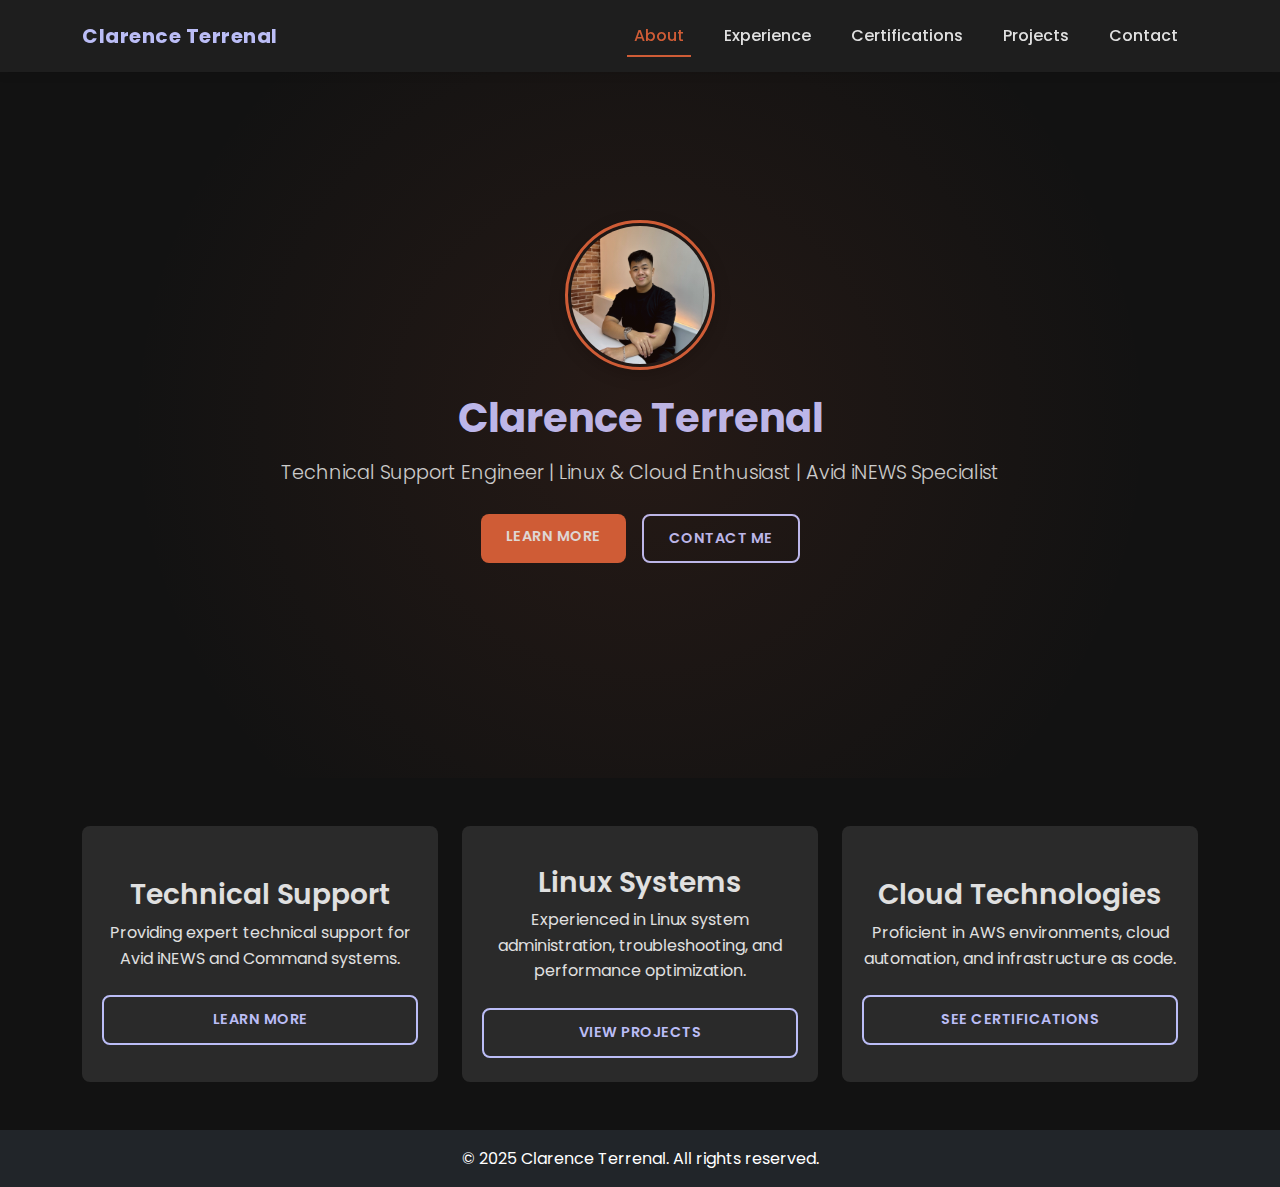
==== index.html @ 5b710141 "Update index.html" ====
<!DOCTYPE html>
<html lang="en">
<head>
    <meta charset="UTF-8">
    <meta name="viewport" content="width=device-width, initial-scale=1.0">
    <meta name="description" content="Clarence Terrenal - Technical Support Engineer specializing in Linux, Cloud technologies, and Avid iNEWS systems. Explore my projects, experience, and certifications.">
    <title>Clarence Terrenal - Portfolio</title>

    <link rel="preconnect" href="https://fonts.googleapis.com">
    <link rel="preconnect" href="https://fonts.gstatic.com" crossorigin>
    <link href="https://fonts.googleapis.com/css2?family=Poppins:wght@300;400;500;700&display=swap" rel="stylesheet">

    <link rel="stylesheet" href="https://cdn.jsdelivr.net/npm/bootstrap@5.3.0/dist/css/bootstrap.min.css">
    <link rel="stylesheet" href="assets/css/styles.css">
    <link rel="icon" href="assets/images/favicon.ico" type="image/x-icon">

    <script type="application/ld+json">
    {
      "@context": "https://schema.org",
      "@type": "Person",
      "name": "Clarence Terrenal",
      "url": "https://www.clarenceterrenal.com",
      "jobTitle": "Technical Support Engineer",
      "sameAs": [
        "https://github.com/cgterrenal",
        "https://linkedin.com/in/clarence-terrenal"
      ]
    }
    </script>
</head>
<body>
    <nav class="navbar navbar-expand-lg navbar-dark sticky-top" style="background-color: var(--secondary-bg);">
        <div class="container">
            <a class="navbar-brand" href="index.html">
                <span class="brand-name">Clarence Terrenal</span>
            </a>
            <button class="navbar-toggler" type="button" data-bs-toggle="collapse" data-bs-target="#navbarNav">
                <span class="navbar-toggler-icon"></span>
            </button>
            <div class="collapse navbar-collapse" id="navbarNav">
                <ul class="navbar-nav ms-auto">
                    <li class="nav-item"><a class="nav-link active" href="about.html">About</a></li>
                    <li class="nav-item"><a class="nav-link" href="experience.html">Experience</a></li>
                    <li class="nav-item"><a class="nav-link" href="certifications.html">Certifications</a></li>
                    <li class="nav-item"><a class="nav-link" href="projects.html">Projects</a></li>
                    <li class="nav-item"><a class="nav-link" href="contact.html">Contact</a></li>
                </ul>
            </div>
        </div>
    </nav>

    <!-- Hero Section -->
    <header class="hero text-center text-white position-relative">
        <div class="container py-5">
            <div class="row justify-content-center">
                <div class="col-md-8">
                    <img src="assets/images/profile.jpg" class="rounded-circle profile-img" alt="Clarence Terrenal - Profile Picture">
                    <h1 class="mt-4 display-4 fw-bold">Clarence Terrenal</h1>
                    <p class="lead mb-4">Technical Support Engineer | Linux & Cloud Enthusiast | Avid iNEWS Specialist</p>
                    <div class="d-flex justify-content-center gap-3">
                        <a href="about.html" class="btn btn-cta">Learn More</a>
                        <a href="contact.html" class="btn btn-outline-light">Contact Me</a>
                    </div>
                    <div class="mt-5 social-icons">
                        <a href="https://www.linkedin.com/in/cgterrenal/" target="_blank" class="me-3 text-white" aria-label="LinkedIn">
                            <i class="bi bi-linkedin"></i>
                        </a>
                    </div>
                </div>
            </div>
        </div>
        <div class="hero-overlay"></div>
    </header>

    <section class="container my-5">
        <div class="row g-4">
            <div class="col-md-4">
                <div class="card h-100 bg-dark text-white border-0">
                    <div class="card-body text-center py-4">
                        <div class="icon-wrapper mb-3">
                            <i class="bi bi-code-square" style="font-size: 40px; color: var(--cta-color);"></i>
                        </div>
                        <h3>Technical Support</h3>
                        <p>Providing expert technical support for Avid iNEWS and Command systems.</p>
                        <a href="experience.html" class="btn btn-outline-light mt-2">Learn More</a>
                    </div>
                </div>
            </div>
            <div class="col-md-4">
                <div class="card h-100 bg-dark text-white border-0">
                    <div class="card-body text-center py-4">
                        <div class="icon-wrapper mb-3">
                            <i class="bi bi-hdd-network" style="font-size: 40px; color: var(--cta-color);"></i>
                        </div>
                        <h3>Linux Systems</h3>
                        <p>Experienced in Linux system administration, troubleshooting, and performance optimization.</p>
                        <a href="projects.html" class="btn btn-outline-light mt-2">View Projects</a>
                    </div>
                </div>
            </div>
            <div class="col-md-4">
                <div class="card h-100 bg-dark text-white border-0">
                    <div class="card-body text-center py-4">
                        <div class="icon-wrapper mb-3">
                            <i class="bi bi-cloud" style="font-size: 40px; color: var(--cta-color);"></i>
                        </div>
                        <h3>Cloud Technologies</h3>
                        <p>Proficient in AWS environments, cloud automation, and infrastructure as code.</p>
                        <a href="certifications.html" class="btn btn-outline-light mt-2">See Certifications</a>
                    </div>
                </div>
            </div>
        </div>
    </section>

    <footer class="text-center py-3 bg-dark text-white">
        <p class="mb-0">© 2025 Clarence Terrenal. All rights reserved.</p>
    </footer>

    <script src="https://cdn.jsdelivr.net/npm/bootstrap@5.3.0/dist/js/bootstrap.bundle.min.js"></script>
</body>
</html>
---- assets/css/styles.css ----
/* 🎨 Global Colors */
:root {
    --primary-bg: #121212;     /* Dark Background */
    --secondary-bg: #1e1e1e;   /* Slightly lighter for contrast */
    --accent-color: #bbbdf6;   /* Lavender Blue */
    --cta-color: #cf5c36;      /* Burnt Orange */
    --text-color: #e0e0e0;     /* Soft White */
    --card-bg: #2a2a2a;        /* Card background */
    --border-radius: 8px;      /* Unified border radius */
    --transition: all 0.3s ease-in-out; /* Unified transition */
}

/* 🎨 General Styles */
body {
    background-color: var(--primary-bg);
    color: var(--text-color);
    font-family: 'Poppins', sans-serif;
    margin: 0;
    padding: 0;
    line-height: 1.6;
}

html {
    scroll-behavior: smooth;
    scroll-padding-top: 76px; /* Account for sticky nav */
}

/* 🎨 Typography */
h1, h2, h3, h4, h5, h6 {
    font-weight: 600;
}

.lead {
    font-weight: 300;
    font-size: 1.1rem;
    line-height: 1.7;
}

strong {
    color: var(--accent-color);
    font-weight: 600;
}

.section-title {
    color: var(--accent-color);
    position: relative;
    padding-bottom: 15px;
    margin-bottom: 25px;
}

.section-title::after {
    content: '';
    position: absolute;
    bottom: 0;
    left: 50%;
    transform: translateX(-50%);
    width: 80px;
    height: 3px;
    background-color: var(--cta-color);
}

/* Make section titles left-aligned in non-centered sections */
div:not(.text-center) > .section-title::after {
    left: 0;
    transform: none;
}

/* 🎨 Navbar */
.navbar {
    padding: 15px 0;
    transition: var(--transition);
    box-shadow: 0 2px 10px rgba(0, 0, 0, 0.1);
}

.navbar-brand {
    font-weight: bold;
}

.brand-name {
    color: var(--accent-color);
    font-weight: 700;
    letter-spacing: 0.5px;
}

.nav-link {
    color: var(--text-color) !important;
    font-weight: 500;
    position: relative;
    padding: 8px 15px !important;
    margin: 0 5px;
    transition: var(--transition);
}

.nav-link::after {
    content: '';
    position: absolute;
    bottom: 0;
    left: 50%;
    width: 0;
    height: 2px;
    background-color: var(--cta-color);
    transition: var(--transition);
    transform: translateX(-50%);
}

.nav-link:hover::after, 
.nav-link.active::after {
    width: 80%;
}

.nav-link:hover, 
.nav-link.active {
    color: var(--cta-color) !important;
}

/* 🎨 Hero Section */
.hero {
    padding: 100px 0 80px;
    position: relative;
    overflow: hidden;
}

.hero::before {
    content: '';
    position: absolute;
    top: 0;
    left: 0;
    right: 0;
    bottom: 0;
    background: radial-gradient(circle at 50% 50%, rgba(207, 92, 54, 0.1), transparent 70%);
}

.hero h1 {
    color: var(--accent-color);
    font-size: 2.5rem;
    font-weight: 700;
    margin-bottom: 15px;
}

.hero p {
    font-size: 1.2rem;
    font-weight: 300;
    margin-bottom: 25px;
    color: var(--text-color);
    opacity: 0.9;
}

.profile-img {
    width: 150px;
    height: 150px;
    border-radius: 50%;
    object-fit: cover;
    border: 3px solid var(--cta-color);
    padding: 3px;
    box-shadow: 0 5px 15px rgba(0, 0, 0, 0.3);
    transition: var(--transition);
}

.profile-img:hover {
    transform: scale(1.05);
    border-color: var(--accent-color);
}

/* 🎨 Buttons */
.btn {
    border-radius: var(--border-radius);
    padding: 12px 25px;
    font-weight: 600;
    transition: var(--transition);
    text-transform: uppercase;
    letter-spacing: 0.5px;
    font-size: 0.9rem;
}

.btn-cta {
    background-color: var(--cta-color);
    border: none;
    color: var(--text-color);
}

.btn-cta:hover {
    background-color: var(--accent-color);
    color: var(--primary-bg);
    transform: translateY(-3px);
    box-shadow: 0 5px 15px rgba(0, 0, 0, 0.2);
}

.btn-outline-light {
    border: 2px solid var(--accent-color);
    color: var(--accent-color);
    background-color: transparent;
}

.btn-outline-light:hover {
    background-color: var(--accent-color);
    color: var(--primary-bg);
    transform: translateY(-3px);
    box-shadow: 0 5px 15px rgba(0, 0, 0, 0.2);
}

/* 🎨 About Section */
#about-section {
    overflow: hidden;
    position: relative;
}

.profile-container {
    position: relative;
    border-radius: var(--border-radius);
    overflow: hidden;
    box-shadow: 0 15px 30px rgba(0, 0, 0, 0.3);
    transition: var(--transition);
}

.profile-container::before {
    content: '';
    position: absolute;
    top: 0;
    left: 0;
    right: 0;
    bottom: 0;
    border: 3px solid transparent;
    border-radius: var(--border-radius);
    transition: var(--transition);
}

.profile-container:hover::before {
    border-color: var(--cta-color);
}

.profile-container:hover {
    transform: translateY(-5px);
}

.about-content p {
    margin-bottom: 1rem;
}

/* 🎨 Skills Section */
.skill-card {
    background-color: var(--card-bg);
    border-radius: var(--border-radius);
    padding: 25px 20px;
    height: 100%;
    text-align: center;
    transition: var(--transition);
    position: relative;
    overflow: hidden;
}

.skill-card::before {
    content: '';
    position: absolute;
    top: 0;
    left: 0;
    width: 5px;
    height: 0;
    background-color: var(--cta-color);
    transition: var(--transition);
}

.skill-card:hover::before {
    height: 100%;
}

.skill-card:hover {
    transform: translateY(-5px);
    box-shadow: 0 10px 20px rgba(0, 0, 0, 0.2);
}

.skill-icon {
    font-size: 2.5rem;
    color: var(--accent-color);
    margin-bottom: 15px;
    transition: var(--transition);
}

.skill-card:hover .skill-icon {
    color: var(--cta-color);
    transform: scale(1.1);
}

.skill-card h4 {
    color: var(--accent-color);
    font-size: 1.1rem;
    margin-bottom: 15px;
    transition: var(--transition);
}

.skill-card p {
    font-size: 0.9rem;
    opacity: 0.8;
}

/* 🎨 Stats Section */
.stat-card {
    background-color: var(--card-bg);
    border-radius: var(--border-radius);
    padding: 30px 20px;
    transition: var(--transition);
    height: 100%;
}

.stat-card:hover {
    transform: translateY(-5px);
    box-shadow: 0 10px 20px rgba(0, 0, 0, 0.2);
}

.stat-number {
    font-size: 3rem;
    font-weight: 700;
    color: var(--cta-color);
    margin-bottom: 10px;
}

.stat-label {
    font-size: 1.1rem;
    color: var(--accent-color);
}

/* 🎨 Interests Section */
.interests-content {
    max-width: 800px;
    margin: 0 auto;
}

.interests-grid {
    display: grid;
    grid-template-columns: repeat(auto-fit, minmax(160px, 1fr));
    gap: 20px;
    margin-top: 30px;
}

.interest-item {
    background-color: var(--card-bg);
    border-radius: var(--border-radius);
    padding: 20px 15px;
    display: flex;
    flex-direction: column;
    align-items: center;
    gap: 15px;
    transition: var(--transition);
}

.interest-item:hover {
    transform: translateY(-5px);
    box-shadow: 0 10px 20px rgba(0, 0, 0, 0.2);
    background-color: var(--cta-color);
}

.interest-item i {
    font-size: 2rem;
    color: var(--accent-color);
}

.interest-item:hover i {
    color: var(--text-color);
}

.interest-item span {
    font-weight: 500;
}

/* 🎨 Footer */
.footer {
    background-color: var(--secondary-bg);
    color: var(--text-color);
    padding: 30px 0;
}

.social-icons .list-inline-item {
    margin-right: 15px;
}

.social-icons a {
    color: var(--text-color);
    font-size: 1.5rem;
    transition: var(--transition);
}

.social-icons a:hover {
    color: var(--cta-color);
    transform: translateY(-3px);
    display: inline-block;
}

/* 🎨 Responsive Adjustments */
@media (max-width: 767.98px) {
    .hero {
        padding: 60px 0 50px;
    }
    
    .hero h1 {
        font-size: 2rem;
    }
    
    .section-title {
        font-size: 1.8rem;
    }
    
    .stat-number {
        font-size: 2.5rem;
    }
    
    .interests-grid {
        grid-template-columns: repeat(2, 1fr);
    }
}

@media (max-width: 575.98px) {
    .btn {
        padding: 10px 20px;
    }
    
    .profile-img {
        width: 120px;
        height: 120px;
    }
    
    .interests-grid {
        grid-template-columns: 1fr;
    }
}

/* Card styles for certifications page */
.card {
    background-color: var(--card-bg);
    border-radius: var(--border-radius);
    border: none;
    display: flex;
    flex-direction: column;
    align-items: center;
    justify-content: space-between;
    height: 100%;
    transition: var(--transition);
    overflow: hidden;
}

.card:hover {
    transform: translateY(-5px);
    box-shadow: 0 15px 30px rgba(0, 0, 0, 0.2);
}

.card-img-top {
    width: 100%;
    height: 180px;
    object-fit: contain;
    padding: 20px;
    background-color: white;
    transition: var(--transition);
}

.card:hover .card-img-top {
    transform: scale(1.05);
}

.card-body {
    background-color: var(--card-bg);
    color: var(--text-color);
    flex-grow: 1;
    display: flex;
    flex-direction: column;
    justify-content: center;
    text-align: center;
    padding: 20px;
    width: 100%;
}

.card-title {
    color: var(--accent-color);
    font-size: 1.1rem;
    font-weight: 600;
    margin-bottom: 10px;
}

.card-text {
    font-size: 0.9rem;
    color: var(--text-color);
    opacity: 0.8;
}

/* Animation utilities */
.fade-in {
    animation: fadeIn 0.5s ease-in-out;
}

@keyframes fadeIn {
    from { opacity: 0; transform: translateY(20px); }
    to { opacity: 1; transform: translateY(0); }
}
/* 🎨 Certifications Page Specific Styles */

/* Hero with smaller height for secondary pages */
.hero-small {
    padding: 60px 0;
    position: relative;
    overflow: hidden;
    background-color: var(--primary-bg);
}

.hero-small::before {
    content: '';
    position: absolute;
    top: 0;
    left: 0;
    right: 0;
    bottom: 0;
    background: radial-gradient(circle at 50% 50%, rgba(207, 92, 54, 0.1), transparent 70%);
}

.hero-small h1 {
    color: var(--accent-color);
    font-size: 2.2rem;
    font-weight: 700;
    margin-bottom: 15px;
}

.hero-small .lead {
    font-size: 1.1rem;
    opacity: 0.9;
}

/* Certification Category Styling */
.certification-category {
    margin-bottom: 60px;
}

.certification-category:last-child {
    margin-bottom: 0;
}

/* Certificate Card Styling */
.cert-card {
    background-color: var(--card-bg);
    border-radius: var(--border-radius);
    overflow: hidden;
    box-shadow: 0 10px 20px rgba(0, 0, 0, 0.1);
    transition: var(--transition);
    display: flex;
    flex-direction: column;
    height: 100%;
    border: none;
}

.cert-card:hover {
    transform: translateY(-10px);
    box-shadow: 0 15px 30px rgba(0, 0, 0, 0.2);
}

.cert-image-container {
    position: relative;
    overflow: hidden;
    background-color: white;
    height: 200px;
    display: flex;
    align-items: center;
    justify-content: center;
}

.cert-card img {
    max-height: 100%;
    max-width: 100%;
    object-fit: contain;
    transition: var(--transition);
}

.cert-card:hover img {
    transform: scale(1.05);
}

.cert-overlay {
    position: absolute;
    bottom: 0;
    left: 0;
    right: 0;
    background-color: var(--cta-color);
    overflow: hidden;
    width: 100%;
    height: 0;
    transition: var(--transition);
    display: flex;
    align-items: center;
    justify-content: center;
}

.cert-card:hover .cert-overlay {
    height: 50px;
}

.cert-link, .cert-no-link {
    color: var(--text-color);
    font-weight: 600;
    text-decoration: none;
    letter-spacing: 0.5px;
    transition: var(--transition);
    display: flex;
    align-items: center;
    gap: 8px;
}

.cert-link:hover {
    color: white;
    transform: scale(1.05);
}

.cert-content {
    padding: 25px;
    flex-grow: 1;
    display: flex;
    flex-direction: column;
}

.cert-card h3 {
    color: var(--accent-color);
    font-size: 1.2rem;
    margin-bottom: 15px;
    font-weight: 600;
    line-height: 1.4;
}

.cert-details {
    display: flex;
    flex-wrap: wrap;
    gap: 20px;
    margin-bottom: 15px;
    font-size: 0.9rem;
}

.cert-issuer, .cert-date {
    display: flex;
    align-items: center;
    gap: 8px;
    color: var(--text-color);
    opacity: 0.8;
}

.cert-issuer i, .cert-date i {
    color: var(--cta-color);
}

.cert-description {
    margin-bottom: 20px;
    font-size: 0.9rem;
    line-height: 1.6;
    flex-grow: 1;
}

.cert-skills {
    display: flex;
    flex-wrap: wrap;
    gap: 8px;
    margin-top: auto;
}

.cert-skills span {
    background-color: rgba(207, 92, 54, 0.2);
    color: var(--text-color);
    padding: 4px 12px;
    border-radius: 20px;
    font-size: 0.75rem;
    font-weight: 500;
    transition: var(--transition);
}

.cert-skills span:hover {
    background-color: var(--cta-color);
    transform: translateY(-2px);
}

/* Learning Journey Section */
.learning-stats {
    display: flex;
    justify-content: space-around;
    text-align: center;
    margin-bottom: 30px;
}

.learning-stat-item {
    padding: 20px;
    background-color: var(--card-bg);
    border-radius: var(--border-radius);
    transition: var(--transition);
}

.learning-stat-item:hover {
    transform: translateY(-5px);
    box-shadow: 0 10px 20px rgba(0, 0, 0, 0.2);
}

.learning-content {
    background-color: var(--card-bg);
    padding: 30px;
    border-radius: var(--border-radius);
    height: 100%;
}

.learning-content p:last-child {
    margin-bottom: 0;
}

.learning-content strong {
    color: var(--cta-color);
}

/* AOS Animation Support (Optional Enhancement) */
[data-aos] {
    opacity: 0;
    transition-property: opacity, transform;
}

[data-aos].aos-animate {
    opacity: 1;
}

/* Responsive Adjustments for Certifications Page */
@media (max-width: 991.98px) {
    .cert-card h3 {
        font-size: 1.1rem;
    }
    
    .learning-stats {
        flex-direction: column;
        gap: 20px;
    }
}

@media (max-width: 767.98px) {
    .hero-small {
        padding: 40px 0;
    }
    
    .hero-small h1 {
        font-size: 1.8rem;
    }
    
    .cert-image-container {
        height: 180px;
    }
}

@media (max-width: 575.98px) {
    .cert-details {
        flex-direction: column;
        gap: 10px;
    }
    
    .cert-skills {
        justify-content: center;
    }
}
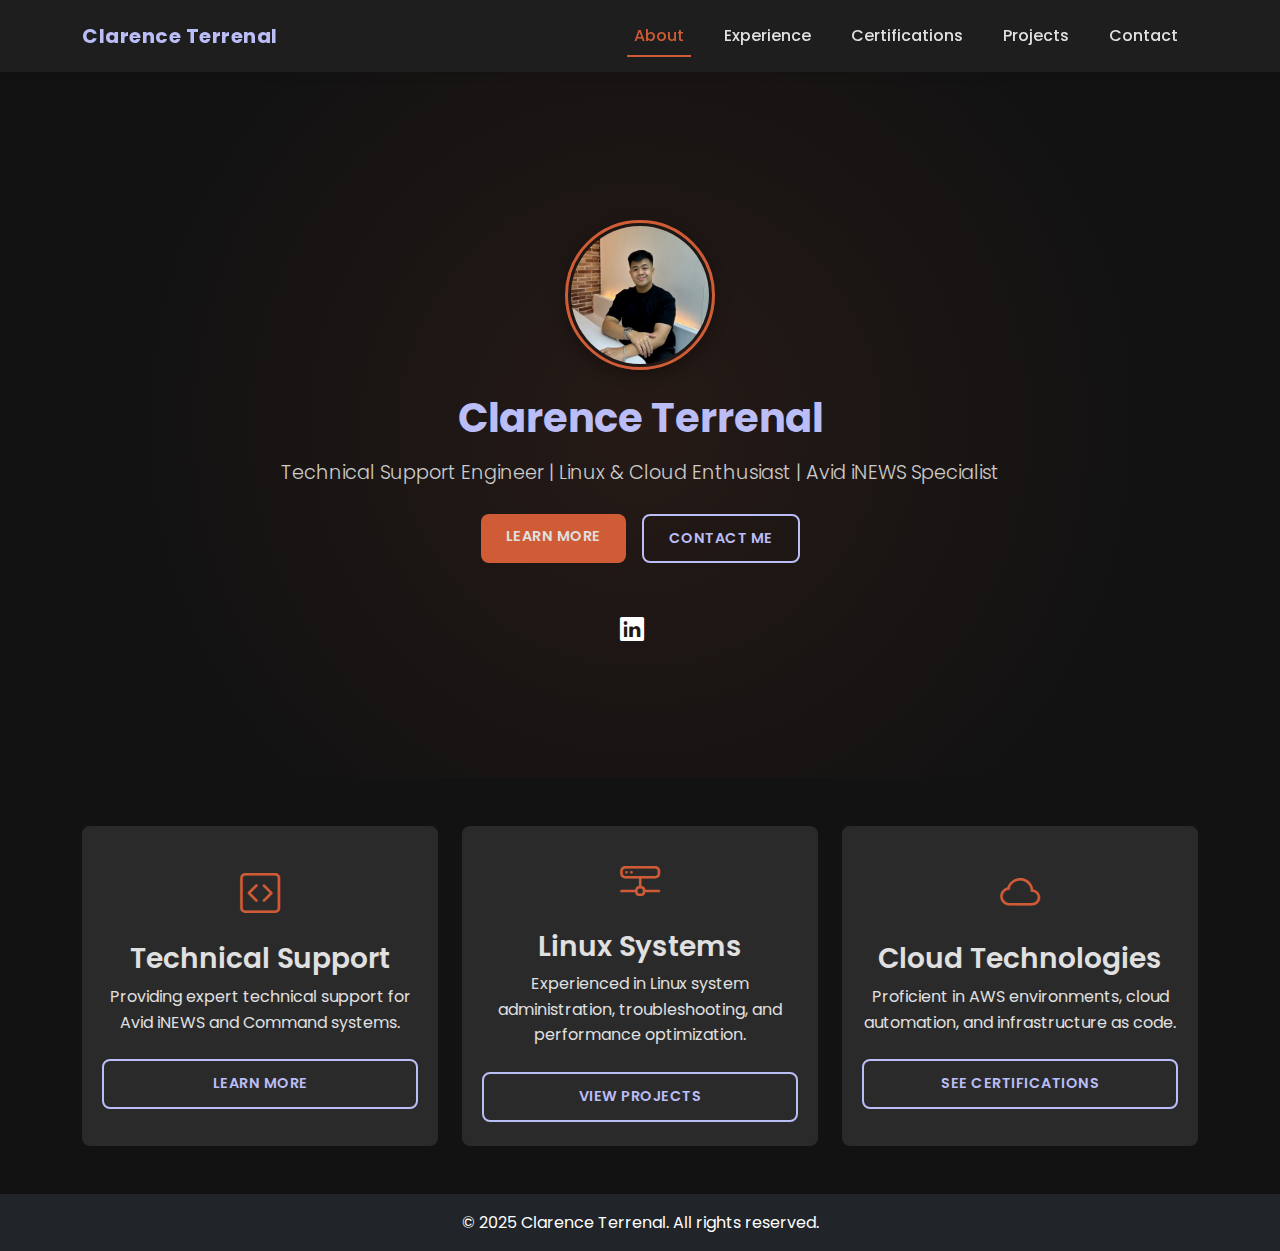
==== commit 77f65592: "Update index.html" ====
--- a/index.html
+++ b/index.html
@@ -6,14 +6,26 @@
     <meta name="description" content="Clarence Terrenal - Technical Support Engineer specializing in Linux, Cloud technologies, and Avid iNEWS systems. Explore my projects, experience, and certifications.">
     <title>Clarence Terrenal - Portfolio</title>
 
+    <!-- Preconnect for performance -->
     <link rel="preconnect" href="https://fonts.googleapis.com">
     <link rel="preconnect" href="https://fonts.gstatic.com" crossorigin>
+
+    <!-- Google Fonts -->
     <link href="https://fonts.googleapis.com/css2?family=Poppins:wght@300;400;500;700&display=swap" rel="stylesheet">
 
+    <!-- Bootstrap CSS -->
     <link rel="stylesheet" href="https://cdn.jsdelivr.net/npm/bootstrap@5.3.0/dist/css/bootstrap.min.css">
+
+    <!-- Bootstrap Icons -->
+    <link rel="stylesheet" href="https://cdn.jsdelivr.net/npm/bootstrap-icons@1.10.5/font/bootstrap-icons.css">
+
+    <!-- Custom Styles -->
     <link rel="stylesheet" href="assets/css/styles.css">
+
+    <!-- Favicon -->
     <link rel="icon" href="assets/images/favicon.ico" type="image/x-icon">
 
+    <!-- Structured Data for SEO -->
     <script type="application/ld+json">
     {
       "@context": "https://schema.org",
@@ -29,6 +41,7 @@
     </script>
 </head>
 <body>
+    <!-- Navbar -->
     <nav class="navbar navbar-expand-lg navbar-dark sticky-top" style="background-color: var(--secondary-bg);">
         <div class="container">
             <a class="navbar-brand" href="index.html">
@@ -51,7 +64,8 @@
 
     <!-- Hero Section -->
     <header class="hero text-center text-white position-relative">
-        <div class="container py-5">
+        <div class="hero-overlay position-absolute w-100 h-100" style="z-index: 1;"></div>
+        <div class="container py-5 position-relative" style="z-index: 2;">
             <div class="row justify-content-center">
                 <div class="col-md-8">
                     <img src="assets/images/profile.jpg" class="rounded-circle profile-img" alt="Clarence Terrenal - Profile Picture">
@@ -69,9 +83,9 @@
                 </div>
             </div>
         </div>
-        <div class="hero-overlay"></div>
     </header>
 
+    <!-- Features Section -->
     <section class="container my-5">
         <div class="row g-4">
             <div class="col-md-4">
@@ -113,10 +127,12 @@
         </div>
     </section>
 
+    <!-- Footer -->
     <footer class="text-center py-3 bg-dark text-white">
         <p class="mb-0">© 2025 Clarence Terrenal. All rights reserved.</p>
     </footer>
 
+    <!-- Bootstrap JS -->
     <script src="https://cdn.jsdelivr.net/npm/bootstrap@5.3.0/dist/js/bootstrap.bundle.min.js"></script>
 </body>
 </html>
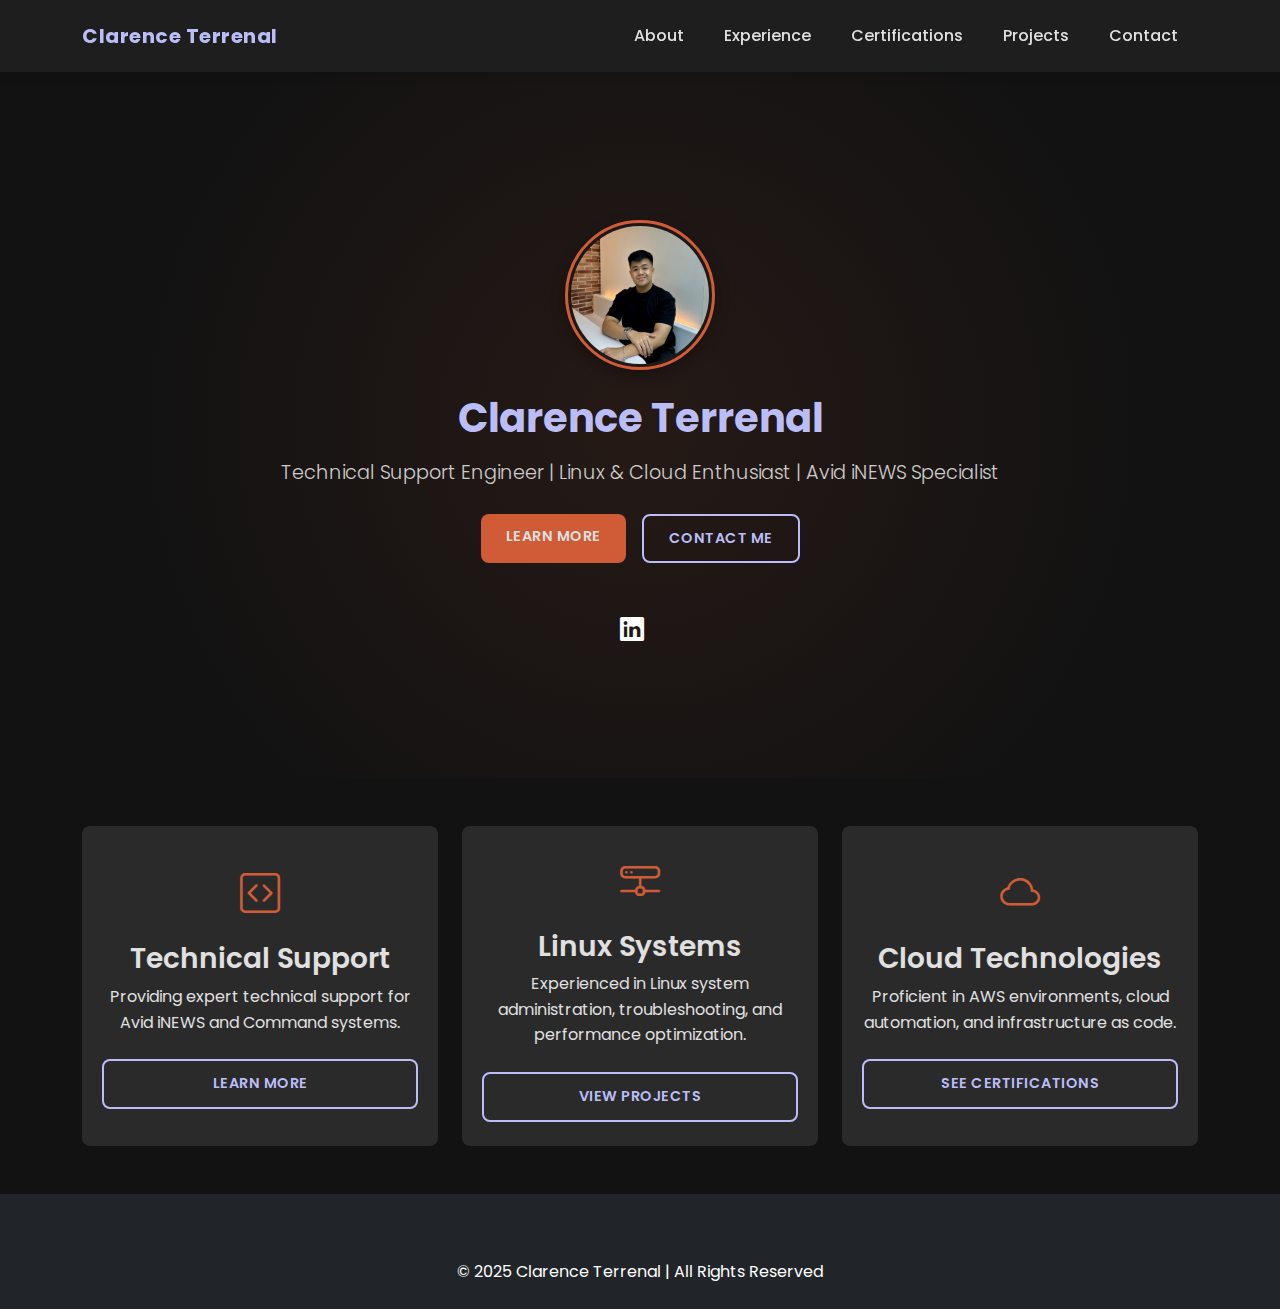
==== commit ed468fcc: "Update index.html" ====
--- a/index.html
+++ b/index.html
@@ -52,7 +52,7 @@
             </button>
             <div class="collapse navbar-collapse" id="navbarNav">
                 <ul class="navbar-nav ms-auto">
-                    <li class="nav-item"><a class="nav-link active" href="about.html">About</a></li>
+                    <li class="nav-item"><a class="nav-link" href="about.html">About</a></li>
                     <li class="nav-item"><a class="nav-link" href="experience.html">Experience</a></li>
                     <li class="nav-item"><a class="nav-link" href="certifications.html">Certifications</a></li>
                     <li class="nav-item"><a class="nav-link" href="projects.html">Projects</a></li>
@@ -63,7 +63,7 @@
     </nav>
 
     <!-- Hero Section -->
-    <header class="hero text-center text-white position-relative">
+    <header class="hero text-center text-white position-relative" data-aos>
         <div class="hero-overlay position-absolute w-100 h-100" style="z-index: 1;"></div>
         <div class="container py-5 position-relative" style="z-index: 2;">
             <div class="row justify-content-center">
@@ -86,7 +86,7 @@
     </header>
 
     <!-- Features Section -->
-    <section class="container my-5">
+    <section class="container my-5" data-aos>
         <div class="row g-4">
             <div class="col-md-4">
                 <div class="card h-100 bg-dark text-white border-0">
@@ -128,11 +128,31 @@
     </section>
 
     <!-- Footer -->
-    <footer class="text-center py-3 bg-dark text-white">
-        <p class="mb-0">© 2025 Clarence Terrenal. All rights reserved.</p>
+    <footer class="footer bg-dark text-white py-4">
+        <div class="container text-center">
+            <div class="mb-3">
+                <a href="https://github.com/cgterrenal" target="_blank" class="me-3 text-white"><i class="fab fa-github fa-lg"></i></a>
+                <a href="https://linkedin.com/in/clarence-terrenal" target="_blank" class="me-3 text-white"><i class="fab fa-linkedin fa-lg"></i></a>
+                <a href="mailto:contact@example.com" class="text-white"><i class="fas fa-envelope fa-lg"></i></a>
+            </div>
+            <p class="mb-0">© 2025 Clarence Terrenal | All Rights Reserved</p>
+        </div>
     </footer>
 
     <!-- Bootstrap JS -->
     <script src="https://cdn.jsdelivr.net/npm/bootstrap@5.3.0/dist/js/bootstrap.bundle.min.js"></script>
+    <script>
+        const observer = new IntersectionObserver(entries => {
+            entries.forEach(entry => {
+                if (entry.isIntersecting) {
+                    entry.target.classList.add('aos-animate');
+                }
+            });
+        }, { threshold: 0.1 });
+
+        document.querySelectorAll('[data-aos]').forEach(el => {
+            observer.observe(el);
+        });
+    </script>
 </body>
 </html>
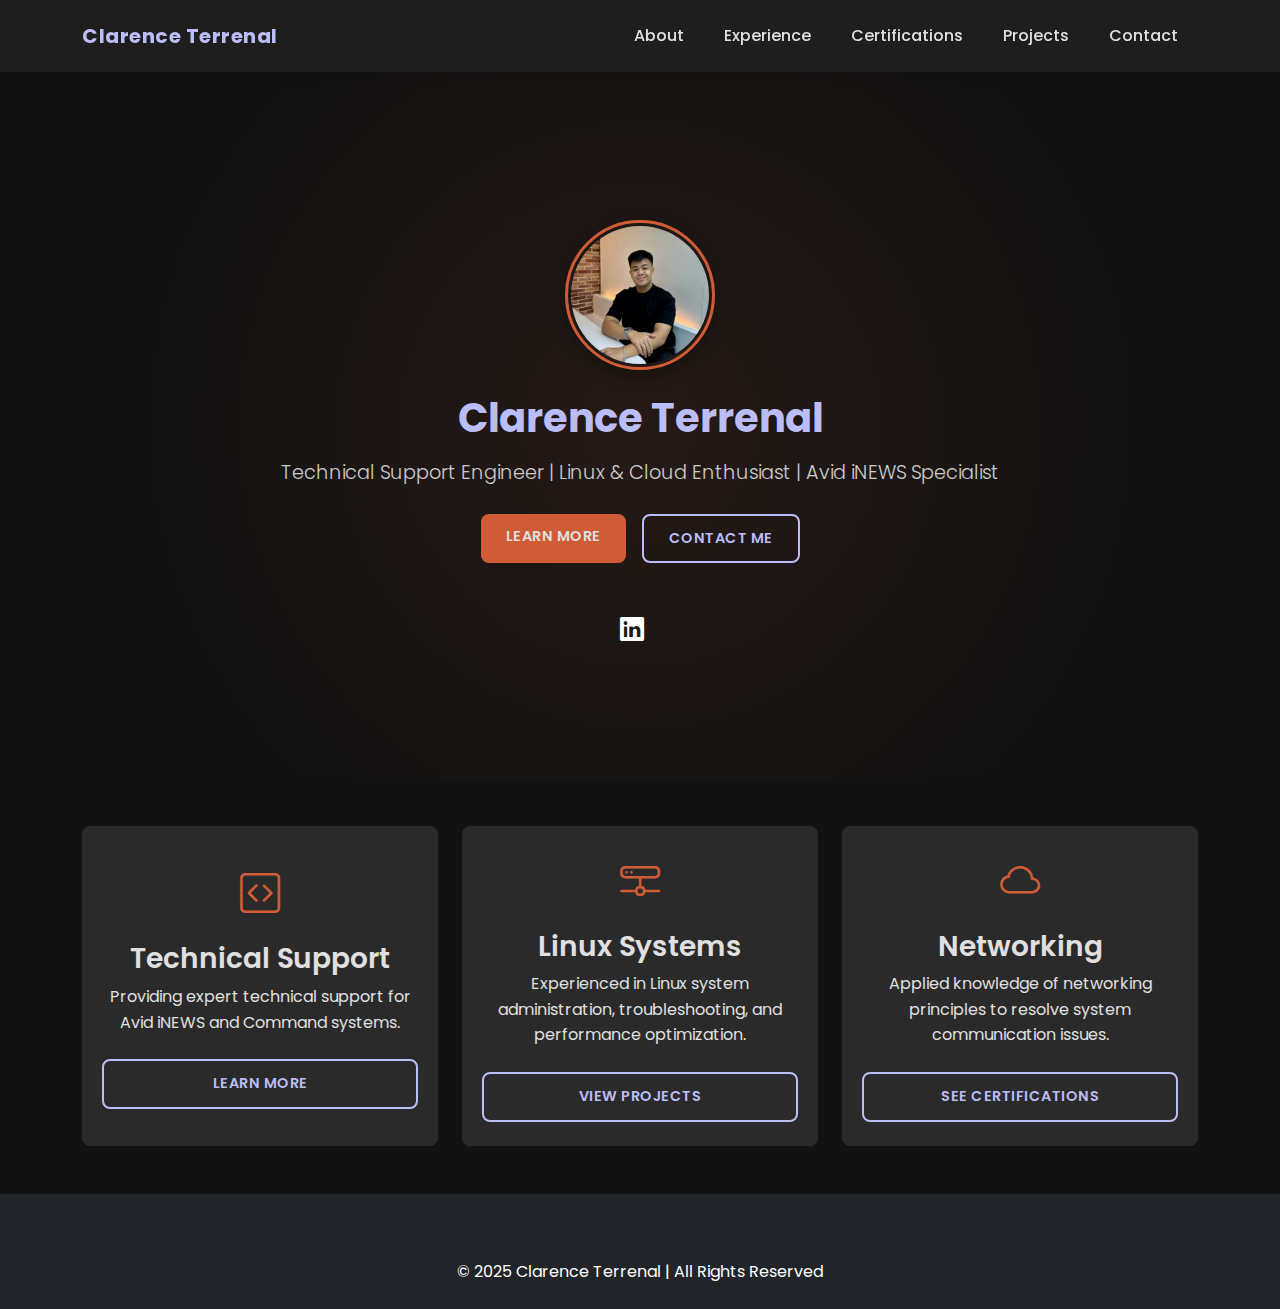
==== commit 0c69ea12: "Update index.html" ====
--- a/index.html
+++ b/index.html
@@ -1,3 +1,6 @@
+<!-- FIXED index.html NAVBAR ALIGNMENT TO MATCH about.html -->
+<!-- Changes made: ensured nav-link class structure matches exactly, and used identical navbar code block -->
+
 <!DOCTYPE html>
 <html lang="en">
 <head>
@@ -6,61 +9,35 @@
     <meta name="description" content="Clarence Terrenal - Technical Support Engineer specializing in Linux, Cloud technologies, and Avid iNEWS systems. Explore my projects, experience, and certifications.">
     <title>Clarence Terrenal - Portfolio</title>
 
-    <!-- Preconnect for performance -->
     <link rel="preconnect" href="https://fonts.googleapis.com">
     <link rel="preconnect" href="https://fonts.gstatic.com" crossorigin>
-
-    <!-- Google Fonts -->
     <link href="https://fonts.googleapis.com/css2?family=Poppins:wght@300;400;500;700&display=swap" rel="stylesheet">
-
-    <!-- Bootstrap CSS -->
     <link rel="stylesheet" href="https://cdn.jsdelivr.net/npm/bootstrap@5.3.0/dist/css/bootstrap.min.css">
-
-    <!-- Bootstrap Icons -->
     <link rel="stylesheet" href="https://cdn.jsdelivr.net/npm/bootstrap-icons@1.10.5/font/bootstrap-icons.css">
-
-    <!-- Custom Styles -->
     <link rel="stylesheet" href="assets/css/styles.css">
-
-    <!-- Favicon -->
     <link rel="icon" href="assets/images/favicon.ico" type="image/x-icon">
-
-    <!-- Structured Data for SEO -->
-    <script type="application/ld+json">
-    {
-      "@context": "https://schema.org",
-      "@type": "Person",
-      "name": "Clarence Terrenal",
-      "url": "https://www.clarenceterrenal.com",
-      "jobTitle": "Technical Support Engineer",
-      "sameAs": [
-        "https://github.com/cgterrenal",
-        "https://linkedin.com/in/clarence-terrenal"
-      ]
-    }
-    </script>
 </head>
 <body>
-    <!-- Navbar -->
-    <nav class="navbar navbar-expand-lg navbar-dark sticky-top" style="background-color: var(--secondary-bg);">
-        <div class="container">
-            <a class="navbar-brand" href="index.html">
-                <span class="brand-name">Clarence Terrenal</span>
-            </a>
-            <button class="navbar-toggler" type="button" data-bs-toggle="collapse" data-bs-target="#navbarNav">
-                <span class="navbar-toggler-icon"></span>
-            </button>
-            <div class="collapse navbar-collapse" id="navbarNav">
-                <ul class="navbar-nav ms-auto">
-                    <li class="nav-item"><a class="nav-link" href="about.html">About</a></li>
-                    <li class="nav-item"><a class="nav-link" href="experience.html">Experience</a></li>
-                    <li class="nav-item"><a class="nav-link" href="certifications.html">Certifications</a></li>
-                    <li class="nav-item"><a class="nav-link" href="projects.html">Projects</a></li>
-                    <li class="nav-item"><a class="nav-link" href="contact.html">Contact</a></li>
-                </ul>
-            </div>
+<!-- Navbar -->
+<nav class="navbar navbar-expand-lg navbar-dark sticky-top" style="background-color: var(--secondary-bg);">
+    <div class="container">
+        <a class="navbar-brand" href="index.html">
+            <span class="brand-name">Clarence Terrenal</span>
+        </a>
+        <button class="navbar-toggler" type="button" data-bs-toggle="collapse" data-bs-target="#navbarNav">
+            <span class="navbar-toggler-icon"></span>
+        </button>
+        <div class="collapse navbar-collapse" id="navbarNav">
+            <ul class="navbar-nav ms-auto">
+                <li class="nav-item"><a class="nav-link" href="about.html">About</a></li>
+                <li class="nav-item"><a class="nav-link" href="experience.html">Experience</a></li>
+                <li class="nav-item"><a class="nav-link" href="certifications.html">Certifications</a></li>
+                <li class="nav-item"><a class="nav-link" href="projects.html">Projects</a></li>
+                <li class="nav-item"><a class="nav-link" href="contact.html">Contact</a></li>
+            </ul>
         </div>
-    </nav>
+    </div>
+</nav>
 
     <!-- Hero Section -->
     <header class="hero text-center text-white position-relative" data-aos>
@@ -118,8 +95,8 @@
                         <div class="icon-wrapper mb-3">
                             <i class="bi bi-cloud" style="font-size: 40px; color: var(--cta-color);"></i>
                         </div>
-                        <h3>Cloud Technologies</h3>
-                        <p>Proficient in AWS environments, cloud automation, and infrastructure as code.</p>
+                        <h3>Networking</h3>
+                        <p>Applied knowledge of networking principles to resolve system communication issues.</p>
                         <a href="certifications.html" class="btn btn-outline-light mt-2">See Certifications</a>
                     </div>
                 </div>
@@ -139,7 +116,6 @@
         </div>
     </footer>
 
-    <!-- Bootstrap JS -->
     <script src="https://cdn.jsdelivr.net/npm/bootstrap@5.3.0/dist/js/bootstrap.bundle.min.js"></script>
     <script>
         const observer = new IntersectionObserver(entries => {
--- a/assets/css/styles.css
+++ b/assets/css/styles.css
@@ -748,3 +748,9 @@
         justify-content: center;
     }
 }
+/* Add a minimal border to the Learning Journey section */
+.learning-journey {
+  border: 2px solid #ddd; /* Light grey border */
+  border-radius: 8px;      /* Optional: rounded corners for a softer look */
+  padding: 20px;           /* Optional: space around the content */
+}
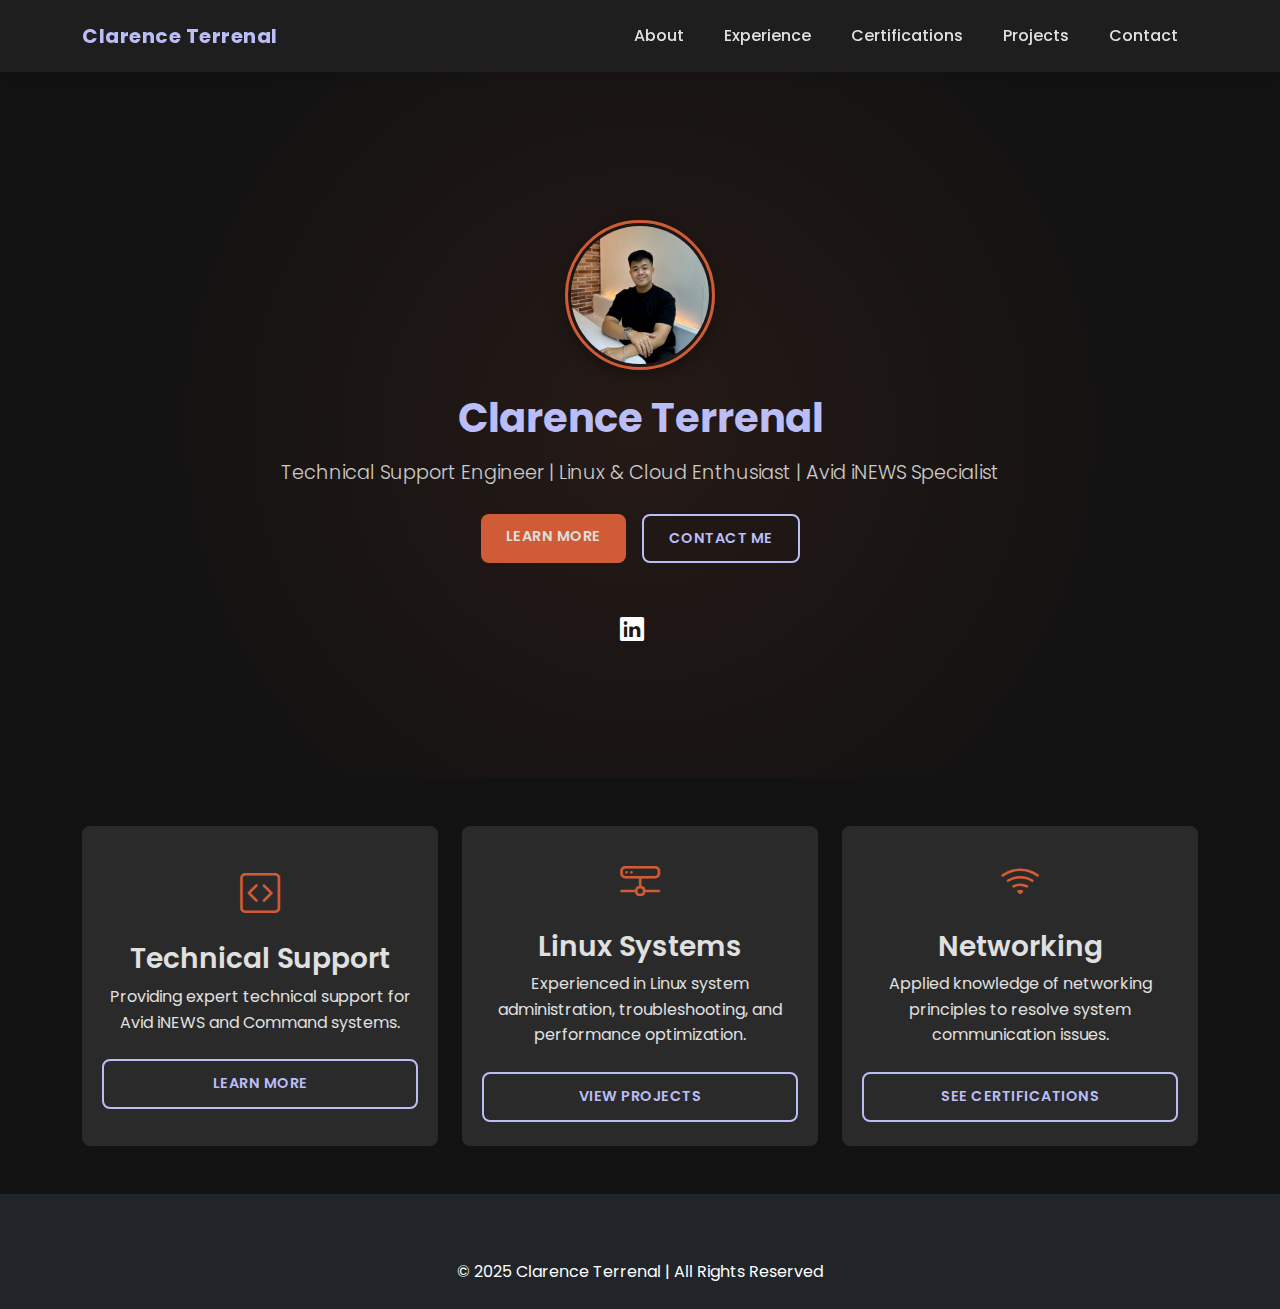
==== commit 1d1d3e69: "Update index.html" ====
--- a/index.html
+++ b/index.html
@@ -93,7 +93,7 @@
                 <div class="card h-100 bg-dark text-white border-0">
                     <div class="card-body text-center py-4">
                         <div class="icon-wrapper mb-3">
-                            <i class="bi bi-cloud" style="font-size: 40px; color: var(--cta-color);"></i>
+                            <i class="bi bi-wifi" style="font-size: 40px; color: var(--cta-color);"></i>
                         </div>
                         <h3>Networking</h3>
                         <p>Applied knowledge of networking principles to resolve system communication issues.</p>
